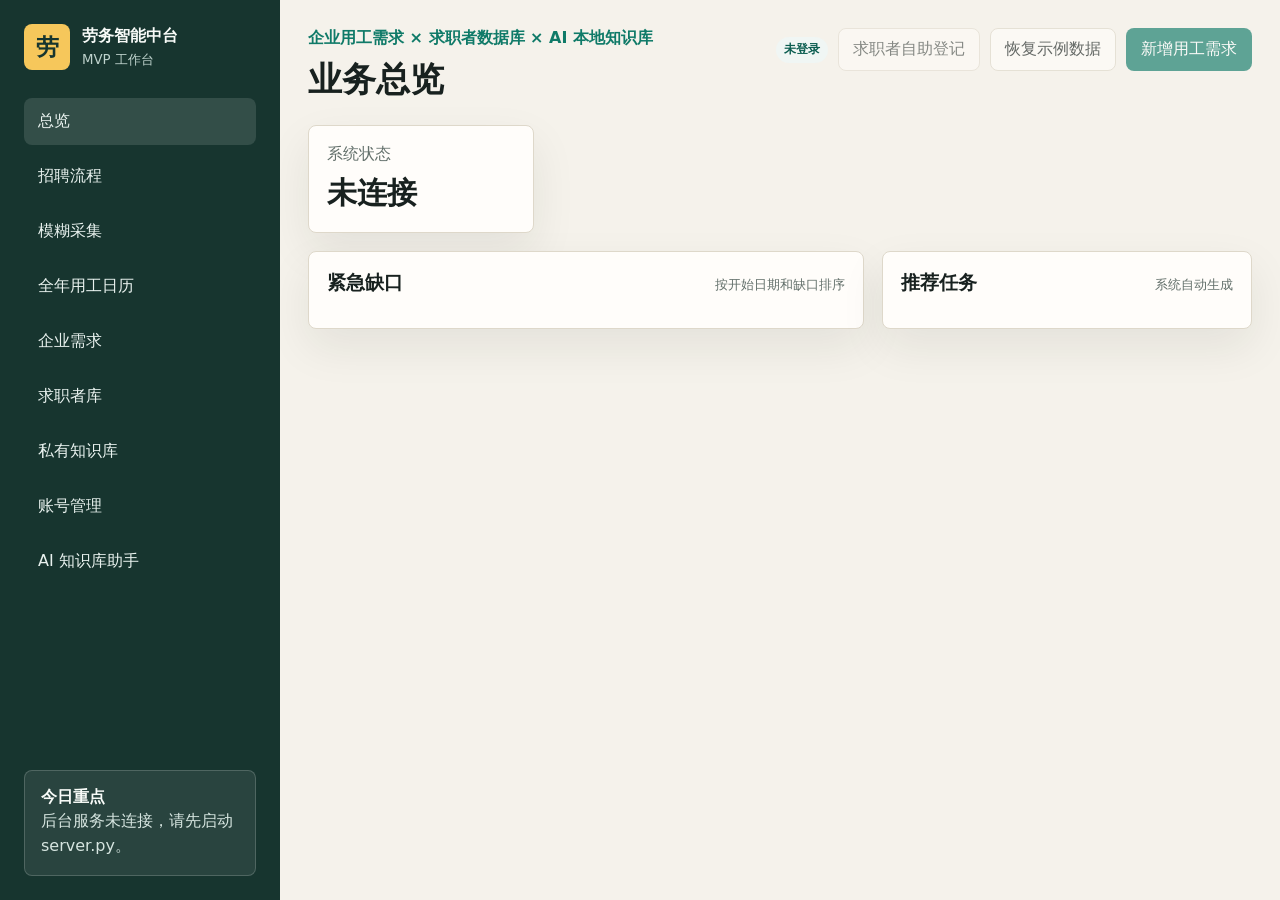
==== index.html @ eb9ddb02 "feat: 分配弹窗改为搜索+按企业分组+即时分配，Toast提示替代alert" ====
<!doctype html>
<html lang="zh-CN">
<head>
  <meta charset="utf-8">
  <meta name="viewport" content="width=device-width, initial-scale=1">
  <title>劳务中介智能客户服务系统 MVP</title>
  <link rel="stylesheet" href="styles.css">
</head>
<body>
  <aside class="sidebar">
    <div class="brand">
      <span class="brand-mark">劳</span>
      <div>
        <strong>劳务智能中台</strong>
        <small>MVP 工作台</small>
      </div>
    </div>
    <nav class="nav" aria-label="主导航">
      <button class="nav-item active" data-view="dashboard">总览</button>
      <button class="nav-item" data-view="pipeline">招聘流程</button>
      <button class="nav-item" data-view="collector">模糊采集</button>
      <button class="nav-item" data-view="calendar">全年用工日历</button>
      <button class="nav-item" data-view="demands">企业需求</button>
      <button class="nav-item" data-view="workers">求职者库</button>
      <button class="nav-item" data-view="knowledge">私有知识库</button>
      <button class="nav-item" data-view="account">账号管理</button>
      <button class="nav-item" data-view="assistant">AI 知识库助手</button>
    </nav>
    <div class="side-note">
      <strong>今日重点</strong>
      <p id="sideSummary">正在整理业务数据...</p>
    </div>
  </aside>

  <main class="app">
    <header class="topbar">
      <div>
        <p class="eyebrow">企业用工需求 × 求职者数据库 × AI 本地知识库</p>
        <h1 id="pageTitle">业务总览</h1>
      </div>
      <div class="top-actions">
        <span class="badge" id="accountBadge">未登录</span>
        <a class="ghost link-button" href="applicant.html" target="_blank">求职者自助登记</a>
        <button class="ghost" id="resetDemo" data-write>恢复示例数据</button>
        <button class="primary" data-open-modal="demandModal" data-write>新增用工需求</button>
      </div>
    </header>

    <section class="view active" id="dashboard">
      <div class="metrics" id="metrics"></div>
      <div class="layout two-col">
        <section class="panel">
          <div class="panel-head">
            <h2>紧急缺口</h2>
            <span>按开始日期和缺口排序</span>
          </div>
          <div id="urgentList" class="list"></div>
        </section>
        <section class="panel">
          <div class="panel-head">
            <h2>推荐任务</h2>
            <span>系统自动生成</span>
          </div>
          <div id="taskList" class="list"></div>
        </section>
      </div>
    </section>

    <section class="view" id="pipeline">
      <div class="toolbar split">
        <div class="top-actions">
          <label>状态筛选
            <select id="pipelineStatusFilter" onchange="loadPipelines()">
              <option value="">全部状态</option>
              <option value="assigned">已分配</option>
              <option value="contacted">已联系</option>
              <option value="interviewed">已面试</option>
              <option value="onboarded">已到岗</option>
              <option value="stationed">在岗</option>
              <option value="departed">已离职</option>
            </select>
          </label>
          <label class="toggle-view">
            <input type="checkbox" id="toggleKanban" onchange="togglePipelineView()">
            <span>看板模式</span>
          </label>
        </div>
      </div>
      <div id="pipelineList" class="pipeline-list"></div>
      <div id="pipelineKanban" class="pipeline-kanban" style="display:none">
        <div class="kanban-col" data-status="assigned">
          <div class="kanban-header" style="background:#6c757d">📋 已分配</div>
          <div class="kanban-body" id="kanban-assigned"></div>
        </div>
        <div class="kanban-col" data-status="contacted">
          <div class="kanban-header" style="background:#17a2b8">📞 已联系</div>
          <div class="kanban-body" id="kanban-contacted"></div>
        </div>
        <div class="kanban-col" data-status="interviewed">
          <div class="kanban-header" style="background:#ffc107">🤝 已面试</div>
          <div class="kanban-body" id="kanban-interviewed"></div>
        </div>
        <div class="kanban-col" data-status="onboarded">
          <div class="kanban-header" style="background:#28a745">🚶 已到岗</div>
          <div class="kanban-body" id="kanban-onboarded"></div>
        </div>
        <div class="kanban-col" data-status="stationed">
          <div class="kanban-header" style="background:#007bff">💼 在岗</div>
          <div class="kanban-body" id="kanban-stationed"></div>
        </div>
        <div class="kanban-col" data-status="departed">
          <div class="kanban-header" style="background:#dc3545">👋 已离职</div>
          <div class="kanban-body" id="kanban-departed"></div>
        </div>
      </div>
    </section>

    <section class="view" id="collector">
      <div class="layout two-col">
        <section class="panel">
          <div class="panel-head">
            <h2>模糊输入采集</h2>
            <span>粘贴微信文字或上传文本文件</span>
          </div>
          <div class="collector-tabs">
            <button type="button" class="collector-tab active" data-fuzzy-kind="demand">企业用工信息</button>
            <button type="button" class="collector-tab" data-fuzzy-kind="worker">求职者信息</button>
          </div>
          <div class="collector-form">
            <label>上传文件
              <input id="fuzzyFile" type="file" accept=".xlsx,.docx,.csv,.txt,.md,.json">
            </label>
            <label>整段文字
              <textarea id="fuzzyText" placeholder="把企业招聘简章、求职者自述、微信群消息整段粘贴到这里"></textarea>
            </label>
            <div class="public-actions">
              <button type="button" class="ghost" id="clearFuzzy">清空</button>
              <button type="button" class="primary" id="parseFuzzy">自动识别</button>
            </div>
            <div class="success-box" id="fuzzyStatus"></div>
          </div>
        </section>
        <section class="panel">
          <div class="panel-head">
            <h2>识别说明</h2>
            <span>第一阶段规则识别</span>
          </div>
          <div class="knowledge-block">
            <strong>可识别内容</strong>
            企业板块可识别企业名称、岗位、薪资、年龄、人数等；求职者板块可识别姓名、电话、年龄、地区、期望岗位、到岗时间等。
          </div>
          <div class="knowledge-block">
            <strong>导入后沉淀</strong>
            企业需求会进入全年日历和岗位知识库；求职者信息会进入人才库和求职者画像知识库。
          </div>
        </section>
      </div>
      <section class="panel collector-results">
        <div class="panel-head">
          <h2>待确认结果</h2>
          <span id="fuzzyCount">暂无识别结果</span>
        </div>
        <div id="fuzzyResults" class="list"></div>
        <div class="public-actions">
          <button type="button" class="primary" id="importFuzzy" data-write>确认导入企业需求</button>
        </div>
      </section>
    </section>

    <section class="view" id="calendar">
      <div class="toolbar">
        <label>
          年份
          <select id="yearSelect"></select>
        </label>
        <label>
          企业
          <select id="companyFilter"></select>
        </label>
        <label>
          用工类型
          <select id="typeFilter">
            <option value="all">全部</option>
            <option value="长期工">长期工</option>
            <option value="短期工">短期工</option>
            <option value="日结工">日结工</option>
            <option value="季节工">季节工</option>
          </select>
        </label>
      </div>
      <div class="calendar-grid" id="calendarGrid"></div>
    </section>

    <section class="view" id="demands">
      <div class="toolbar split">
        <input id="demandSearch" type="search" placeholder="搜索企业、岗位、地点">
        <button class="primary" data-open-modal="demandModal" data-write>新增用工需求</button>
      </div>
      <div class="table-wrap">
        <table>
          <thead>
            <tr>
              <th>企业</th>
              <th>岗位</th>
              <th>时间</th>
              <th>人数</th>
              <th>缺口</th>
              <th>薪资</th>
              <th>状态</th>
              <th>推荐</th>
              <th>操作</th>
            </tr>
          </thead>
          <tbody id="demandTable"></tbody>
        </table>
      </div>
    </section>

    <section class="view" id="workers">
      <div class="toolbar split">
        <input id="workerSearch" type="search" placeholder="搜索姓名、标签、地区">
        <button class="primary" data-open-modal="workerModal" data-write>新增求职者</button>
      </div>
      <div class="worker-grid" id="workerGrid"></div>
    </section>

    <section class="view" id="knowledge">
      <div class="toolbar split">
        <input id="knowledgeSearch" type="search" placeholder="搜索企业规则、岗位、求职者画像、标签">
        <div class="top-actions">
          <button class="ghost" id="newKnowledge" data-write>新增知识</button>
          <button class="ghost" id="batchEditKnowledge" data-write>批量修改</button>
          <button class="ghost" id="batchDeleteKnowledge" data-write>批量删除</button>
          <button class="ghost" id="rebuildKnowledge" data-write>重建知识库索引</button>
        </div>
      </div>
      <div class="metrics" id="knowledgeMetrics"></div>
      <div class="layout two-col">
        <section class="panel">
          <div class="panel-head">
            <h2>知识条目</h2>
            <span>由企业需求、求职者登记、业务维护自动沉淀</span>
          </div>
          <div id="knowledgeList" class="list"></div>
        </section>
        <section class="panel">
          <div class="panel-head">
            <h2>半智能洞察</h2>
            <span>不用大模型，基于规则自动生成</span>
          </div>
          <div id="insightList" class="knowledge"></div>
        </section>
      </div>
    </section>

    <section class="view" id="account">
      <div class="layout two-col">
        <section class="panel">
          <div class="panel-head">
            <h2>注册企业账号</h2>
            <span>手机号验证注册，企业专属知识库</span>
          </div>
          <form class="public-form" id="registerForm">
            <div class="form-grid">
              <label>手机号<input name="phone" type="tel" required placeholder="11位手机号" pattern="1\d{10}"></label>
              <label>验证码
                <span class="input-with-btn">
                  <input name="code" required placeholder="6位验证码" maxlength="6">
                  <button type="button" class="ghost sms-btn" id="sendRegCode">获取验证码</button>
                </span>
              </label>
              <label>设置密码<input name="password" type="password" required minlength="6" placeholder="至少6位"></label>
              <label>企业名称<input name="company" required placeholder="同一企业名称共享数据"></label>
              <label>联系人姓名<input name="name" placeholder="可留空，默认手机号"></label>
              <label>账号角色<select name="role"><option value="owner">老板/管理员</option><option value="sales">业务员</option><option value="dispatcher">调度员</option><option value="service">客服人员</option></select></label>
            </div>
            <button class="primary" type="submit">注册并登录</button>
          </form>
        </section>
        <section class="panel">
          <div class="panel-head">
            <h2>登录</h2>
            <span id="accountStatus">当前未登录</span>
          </div>
          <form class="public-form" id="loginForm">
            <div class="login-tabs">
              <button type="button" class="login-tab active" data-login-mode="phone">手机号登录</button>
              <button type="button" class="login-tab" data-login-mode="legacy">账号+企业登录</button>
            </div>
            <div class="login-fields-phone">
              <label>手机号<input name="phone" type="tel" placeholder="手机号" pattern="1\d{10}"></label>
            </div>
            <div class="login-fields-legacy" style="display:none">
              <label>账号名称<input name="name" placeholder="注册时的账号名"></label>
              <label>企业名称<input name="company" placeholder="注册时的企业名称"></label>
            </div>
            <label>密码<input name="password" type="password" required></label>
            <div class="public-actions">
              <button class="ghost" type="button" id="logoutAccount">退出登录</button>
              <button class="ghost" type="button" id="showResetPwd">忘记密码</button>
              <button class="primary" type="submit">登录</button>
            </div>
            <p class="hint">旧版用户仍可使用 账号+企业名称 登录</p>
            <div class="success-box" id="accountMessage"></div>
          </form>
        </section>
      </div>
      <div class="layout two-col" id="profilePanel" style="display:none">
        <section class="panel">
          <div class="panel-head">
            <h2>个人资料</h2>
            <span>修改昵称、手机号</span>
          </div>
          <form class="public-form" id="profileForm">
            <label>联系人姓名<input name="name" placeholder="你的姓名/昵称"></label>
            <label>手机号<input name="phone" type="tel" placeholder="11位手机号" pattern="1\d{10}"></label>
            <button class="primary" type="submit">保存资料</button>
            <div class="success-box" id="profileMessage"></div>
          </form>
        </section>
        <section class="panel">
          <div class="panel-head">
            <h2>修改密码</h2>
            <span>定期更换保障安全</span>
          </div>
          <form class="public-form" id="changePwdForm">
            <label>原密码<input name="oldPassword" type="password" required></label>
            <label>新密码<input name="newPassword" type="password" required minlength="6"></label>
            <button class="primary" type="submit">修改密码</button>
            <div class="success-box" id="changePwdMessage"></div>
          </form>
        </section>
      </div>
    </section>

    <section class="view" id="assistant">
      <div class="assistant-layout">
        <section class="panel chat-panel">
          <div class="panel-head">
            <h2>AI 本地知识库助手</h2>
            <span>原型版：基于本地业务数据回答</span>
          </div>
          <div class="quick-prompts">
            <button data-question="下个月有哪些企业缺短期工？">下个月短期工</button>
            <button data-question="哪些岗位适合暑假工？">暑假工岗位</button>
            <button data-question="哪些求职者适合夜班岗位？">夜班人选</button>
            <button data-question="帮我生成一段招聘文案">招聘文案</button>
          </div>
          <div class="chat-log" id="chatLog"></div>
          <form class="chat-form" id="chatForm">
            <input id="chatInput" autocomplete="off" placeholder="例如：张三适合推荐到哪个企业？">
            <button class="primary" type="submit">询问</button>
          </form>
        </section>
        <section class="panel">
          <div class="panel-head">
            <h2>知识库摘要</h2>
            <span>自动从业务数据生成</span>
          </div>
          <div id="knowledgeSummary" class="knowledge"></div>
        </section>
      </div>
    </section>
  </main>

  <dialog id="demandModal">
    <form method="dialog" class="modal-card" id="demandForm">
      <header>
        <h2>新增企业用工需求</h2>
        <button type="button" data-close-modal="demandModal" class="icon-btn" aria-label="关闭">×</button>
      </header>
      <div class="form-grid" style="grid-template-columns:1fr 1fr">
        <label>企业名称<input name="company" required placeholder="如：华东电子厂"></label>
        <label>企业产品<input name="product" placeholder="如：注塑件、汽车配件"></label>
        <label>岗位名称<input name="role" required placeholder="如：包装工"></label>
        <label>需求人数<input name="headcount" type="number" min="1" required value="20"></label>
        <label>证件需要与否<input name="needId" placeholder="如：需要身份证"></label>
        <label>工作地点<input name="location" required placeholder="如：柳东"></label>
        <label>月薪<input name="salary" required placeholder="如：22元/小时"></label>
        <label>年龄要求<input name="age" placeholder="如：18-45岁"></label>
        <label>性别要求<input name="genderRequired" placeholder="男/女/不限"></label>
        <label>是否倒班<input name="hasShifts" placeholder="两班倒/三班倒"></label>
        <label>有无吃<input name="hasMeal" placeholder="包吃/工作餐/无"></label>
        <label>有无住<input name="hasDorm" placeholder="包住/提供宿舍/无"></label>
        <label>是否需要岗位经验<input name="needExperience" placeholder="是/否"></label>
        <label>用工类型<select name="type"><option>长期工</option><option>短期工</option><option>日结工</option><option>季节工</option></select></label>
        <label>开始日期<input name="start" type="date" required></label>
        <label>结束日期<input name="end" type="date"></label>
      </div>
      <label>岗位要求与其他用工要求<textarea name="notes" placeholder="夜班、住宿、体检、集合地点等"></textarea></label>
      <footer>
        <button type="button" data-close-modal="demandModal" class="ghost">取消</button>
        <button class="primary" value="default">保存需求</button>
      </footer>
    </form>
  </dialog>

  <dialog id="workerModal">
    <form method="dialog" class="modal-card" id="workerForm">
      <header>
        <h2>新增求职者</h2>
        <button type="button" data-close-modal="workerModal" class="icon-btn" aria-label="关闭">×</button>
      </header>
      <div class="form-grid" style="grid-template-columns:1fr 1fr">
        <label>姓名<input name="name" required></label>
        <label>联系方式<input name="phone" placeholder="求职者联系电话"></label>
        <label>性别<select name="gender"><option value="">未填写</option><option>男</option><option>女</option></select></label>
        <label>年龄<input name="age" type="number" min="16" max="65"></label>
        <label>学历<input name="education" placeholder="如：初中、高中、大专"></label>
        <label>报名日期<input name="registrationDate" type="date"></label>
        <label>面试日期<input name="interviewDate" type="date"></label>
        <label>希望到岗日期<input name="desiredStartDate" type="date"></label>
        <label>上份工作岗位<input name="previousJob" placeholder="如：包装工"></label>
        <label>希望工作单位<input name="desiredCompany" placeholder="如：柳东注塑厂"></label>
        <label>希望工作岗位<input name="expectedRole" placeholder="如：普工、质检"></label>
        <label>希望月薪<input name="salary" placeholder="如：6000以上"></label>
        <label>希望工作区域<input name="desiredArea" placeholder="如：柳东、阳和"></label>
        <label>是否接受倒班<select name="acceptShifts"><option value="">未确认</option><option>是</option><option>否</option></select></label>
        <label>是否接受住宿<select name="acceptDorm"><option value="">未确认</option><option>是</option><option>否</option></select></label>
        <label>是否接受社保<select name="acceptSocialInsurance"><option value="">未确认</option><option>是</option><option>否</option></select></label>
        <label>所在地区<input name="location" required></label>
        <label>可到岗时间<input name="available" required placeholder="如：现在可到岗"></label>
        <label>期望周期<select name="period"><option>长期稳定</option><option>1-3个月</option><option>7-15天</option><option>暑假工</option><option>周末兼职</option></select></label>
        <label>稳定性评分<input name="score" type="number" min="0" max="100" value="80"></label>
      </div>
      <label>其他个人希望<textarea name="otherWishes" placeholder="其他想说明的情况"></textarea></label>
      <label>技能/偏好标签<textarea name="tags" placeholder="用逗号分隔，如：电子厂经验, 接受夜班, 需要住宿"></textarea></label>
      <label>备注<textarea name="note" placeholder="例如：不接受夜班、需要住宿、可周结等"></textarea></label>
      <footer>
        <button type="button" data-close-modal="workerModal" class="ghost">取消</button>
        <button class="primary" value="default">保存求职者</button>
      </footer>
    </form>
  </dialog>

  <dialog id="knowledgeModal">
    <form method="dialog" class="modal-card" id="knowledgeForm">
      <header>
        <h2>维护知识条目</h2>
        <button type="button" data-close-modal="knowledgeModal" class="icon-btn" aria-label="关闭">×</button>
      </header>
      <input type="hidden" name="id">
      <div class="form-grid">
        <label>分类<input name="category" required placeholder="如：企业岗位规则"></label>
        <label>来源<input name="source" placeholder="如：人工维护"></label>
        <label>可信度<input name="confidence" type="number" min="1" max="100" value="80"></label>
        <label>标签<input name="tags" placeholder="逗号分隔"></label>
      </div>
      <label>标题<input name="title" required></label>
      <label>内容摘要<textarea name="summary" required></textarea></label>
      <footer>
        <button type="button" data-close-modal="knowledgeModal" class="ghost">取消</button>
        <button class="primary" value="default">保存知识</button>
      </footer>
    </form>
  </dialog>

  <dialog id="knowledgeBatchModal">
    <form method="dialog" class="modal-card" id="knowledgeBatchForm">
      <header>
        <h2>批量修改知识条目</h2>
        <button type="button" data-close-modal="knowledgeBatchModal" class="icon-btn" aria-label="关闭">×</button>
      </header>
      <div class="form-grid">
        <label>分类<input name="category" placeholder="留空则不修改"></label>
        <label>来源<input name="source" placeholder="留空则不修改"></label>
        <label>可信度<input name="confidence" type="number" min="1" max="100" placeholder="留空则不修改"></label>
        <label>标签<input name="tags" placeholder="留空则不修改"></label>
      </div>
      <footer>
        <button type="button" data-close-modal="knowledgeBatchModal" class="ghost">取消</button>
        <button class="primary" value="default">确认批量修改</button>
      </footer>
    </form>
  </dialog>

  <dialog id="resetPwdModal">
    <form method="dialog" class="modal-card" id="resetPwdForm">
      <header>
        <h2>找回密码</h2>
        <button type="button" data-close-modal="resetPwdModal" class="icon-btn" aria-label="关闭">×</button>
      </header>
      <p class="hint">通过手机号验证码重置密码</p>
      <label>手机号<input name="phone" type="tel" required placeholder="11位手机号" pattern="1\d{10}"></label>
      <label>验证码
        <span class="input-with-btn">
          <input name="code" required placeholder="6位验证码" maxlength="6">
          <button type="button" class="ghost sms-btn" id="sendResetCode">获取验证码</button>
        </span>
      </label>
      <label>新密码<input name="newPassword" type="password" required minlength="6" placeholder="至少6位"></label>
      <footer>
        <button type="button" data-close-modal="resetPwdModal" class="ghost">取消</button>
        <button class="primary" value="default">确认重置</button>
      </footer>
      <div class="success-box" id="resetPwdMessage"></div>
    </form>
  </dialog>

  <dialog id="assignModal" class="assign-modal-wide">
    <form method="dialog" class="modal-card">
      <header>
        <h2 id="assignModalTitle">分配岗位</h2>
        <button type="button" data-close-modal="assignModal" class="icon-btn" aria-label="关闭">×</button>
      </header>
      <div class="assign-body">
        <input type="hidden" id="assignWorkerId">
        <input type="hidden" id="assignDemandId">
        <div class="assign-search-wrap">
          <input id="assignSearch" type="search" placeholder="输入关键字快速过滤企业/岗位..." autofocus>
          <span class="assign-count" id="assignCount"></span>
        </div>
        <div class="assign-options" id="assignOptions">
          <!-- 动态渲染 -->
        </div>
      </div>
      <footer>
        <button type="button" data-close-modal="assignModal" class="ghost">取消</button>
      </footer>
    </form>
  </dialog>

  <script src="app.js"></script>
</body>
</html>
---- styles.css ----
:root {
  --bg: #f5f2eb;
  --surface: #fffdfa;
  --surface-2: #f0f6f4;
  --ink: #18211f;
  --muted: #63706b;
  --line: #ded8ca;
  --primary: #0f7a68;
  --primary-2: #0b5d50;
  --accent: #c7502c;
  --good: #16804f;
  --warn: #b76b12;
  --danger: #b33434;
  --shadow: 0 18px 45px rgba(24, 33, 31, .08);
}

* {
  box-sizing: border-box;
}

body {
  margin: 0;
  min-height: 100vh;
  display: grid;
  grid-template-columns: 280px 1fr;
  color: var(--ink);
  background: var(--bg);
  font-family: "Microsoft YaHei", "PingFang SC", system-ui, sans-serif;
}

button,
input,
select,
textarea {
  font: inherit;
}

button {
  cursor: pointer;
}

button:disabled {
  cursor: not-allowed;
  opacity: .65;
}

.sidebar {
  min-height: 100vh;
  padding: 24px;
  background: #17352f;
  color: #f8fbf8;
  display: flex;
  flex-direction: column;
  gap: 28px;
  position: sticky;
  top: 0;
}

.brand {
  display: flex;
  gap: 12px;
  align-items: center;
}

.brand-mark {
  width: 46px;
  height: 46px;
  border-radius: 8px;
  display: grid;
  place-items: center;
  background: #f6c75b;
  color: #17352f;
  font-weight: 800;
  font-size: 23px;
}

.brand strong,
.brand small {
  display: block;
}

.brand small {
  margin-top: 4px;
  color: #bed2cc;
}

.nav {
  display: grid;
  gap: 8px;
}

.nav-item {
  border: 0;
  border-radius: 8px;
  padding: 13px 14px;
  color: #e9f2ef;
  background: transparent;
  text-align: left;
}

.nav-item.active,
.nav-item:hover {
  background: rgba(255, 255, 255, .12);
}

.side-note {
  margin-top: auto;
  padding: 16px;
  border: 1px solid rgba(255, 255, 255, .18);
  border-radius: 8px;
  background: rgba(255, 255, 255, .08);
}

.side-note p {
  color: #d6e5e0;
  line-height: 1.6;
  margin-bottom: 0;
}

.app {
  padding: 28px;
  min-width: 0;
}

.topbar {
  display: flex;
  justify-content: space-between;
  align-items: flex-start;
  gap: 16px;
  margin-bottom: 22px;
}

.eyebrow {
  color: var(--primary);
  font-weight: 700;
  margin: 0 0 8px;
}

h1,
h2,
p {
  margin-top: 0;
}

h1 {
  margin-bottom: 0;
  font-size: 34px;
}

h2 {
  font-size: 19px;
  margin-bottom: 0;
}

.top-actions,
.toolbar,
.quick-prompts,
.chat-form,
.split {
  display: flex;
  gap: 10px;
  align-items: center;
  flex-wrap: wrap;
}

.primary,
.ghost,
.quick-prompts button,
.icon-btn {
  border: 1px solid transparent;
  border-radius: 8px;
  padding: 10px 14px;
  min-height: 42px;
}

a.link-button {
  display: inline-flex;
  align-items: center;
  text-decoration: none;
}

.primary {
  background: var(--primary);
  color: white;
}

.primary:hover {
  background: var(--primary-2);
}

.ghost,
.quick-prompts button {
  background: var(--surface);
  color: var(--ink);
  border-color: var(--line);
}

.icon-btn {
  width: 40px;
  padding: 0;
  font-size: 24px;
  background: transparent;
}

.view {
  display: none;
}

.view.active {
  display: block;
}

.metrics {
  display: grid;
  grid-template-columns: repeat(4, minmax(150px, 1fr));
  gap: 14px;
  margin-bottom: 18px;
}

.metric,
.panel,
.month-card,
.worker-card {
  background: var(--surface);
  border: 1px solid var(--line);
  border-radius: 8px;
  box-shadow: var(--shadow);
}

.metric {
  padding: 18px;
}

.metric span {
  color: var(--muted);
}

.metric strong {
  display: block;
  margin-top: 8px;
  font-size: 30px;
}

.layout.two-col,
.assistant-layout {
  display: grid;
  grid-template-columns: 1.2fr .8fr;
  gap: 18px;
}

.panel {
  padding: 18px;
}

.panel-head {
  display: flex;
  justify-content: space-between;
  gap: 12px;
  align-items: baseline;
  margin-bottom: 14px;
}

.panel-head span {
  color: var(--muted);
  font-size: 13px;
}

.list {
  display: grid;
  gap: 10px;
}

.item {
  display: grid;
  gap: 7px;
  padding: 12px;
  border: 1px solid var(--line);
  border-radius: 8px;
  background: #fff;
}

.item-top,
.item-meta {
  display: flex;
  justify-content: space-between;
  gap: 10px;
  align-items: center;
}

.check-row {
  display: inline-flex;
  align-items: center;
  gap: 8px;
  color: var(--ink);
}

.item-meta {
  color: var(--muted);
  font-size: 13px;
  flex-wrap: wrap;
}

.badge {
  display: inline-flex;
  align-items: center;
  min-height: 26px;
  padding: 3px 8px;
  border-radius: 999px;
  background: var(--surface-2);
  color: var(--primary-2);
  font-size: 12px;
  font-weight: 700;
  white-space: nowrap;
}

.badge.warn {
  background: #fff3df;
  color: var(--warn);
}

.badge.danger {
  background: #ffe9e9;
  color: var(--danger);
}

.toolbar {
  margin-bottom: 16px;
}

.toolbar label {
  color: var(--muted);
  display: grid;
  gap: 6px;
}

input,
select,
textarea {
  width: 100%;
  border: 1px solid var(--line);
  border-radius: 8px;
  background: #fff;
  padding: 10px 12px;
  color: var(--ink);
}

textarea {
  min-height: 92px;
  resize: vertical;
}

.split {
  justify-content: space-between;
}

.split input {
  max-width: 420px;
}

.calendar-grid {
  display: grid;
  grid-template-columns: repeat(4, minmax(220px, 1fr));
  gap: 14px;
}

.month-card {
  padding: 14px;
  min-height: 185px;
}

.month-title {
  display: flex;
  justify-content: space-between;
  color: var(--primary-2);
  font-weight: 800;
  margin-bottom: 10px;
}

.mini-demand {
  border-left: 4px solid var(--primary);
  padding: 8px 8px 8px 10px;
  background: #f7faf8;
  border-radius: 6px;
  margin-bottom: 8px;
}

.mini-demand strong,
.mini-demand span {
  display: block;
}

.mini-demand span {
  color: var(--muted);
  font-size: 12px;
  margin-top: 4px;
}

.table-wrap {
  overflow: auto;
  background: var(--surface);
  border: 1px solid var(--line);
  border-radius: 8px;
  box-shadow: var(--shadow);
}

table {
  width: 100%;
  border-collapse: collapse;
  min-width: 880px;
}

th,
td {
  padding: 14px 12px;
  border-bottom: 1px solid var(--line);
  text-align: left;
  vertical-align: top;
}

th {
  background: #f2eee3;
  color: #4d5b56;
  font-size: 13px;
}

tr:last-child td {
  border-bottom: 0;
}

.worker-grid {
  display: grid;
  grid-template-columns: repeat(3, minmax(220px, 1fr));
  gap: 14px;
}

.worker-card {
  padding: 16px;
}

.worker-card h3 {
  margin: 0 0 8px;
}

.tags {
  display: flex;
  flex-wrap: wrap;
  gap: 6px;
  margin-top: 12px;
}

.chat-panel {
  min-height: 610px;
  display: flex;
  flex-direction: column;
}

.chat-log {
  flex: 1;
  min-height: 330px;
  display: grid;
  align-content: start;
  gap: 12px;
  padding: 12px;
  border: 1px solid var(--line);
  border-radius: 8px;
  background: #fbf8ef;
  overflow: auto;
}

.bubble {
  max-width: 86%;
  padding: 12px;
  border-radius: 8px;
  background: #fff;
  white-space: pre-wrap;
  line-height: 1.65;
}

.bubble.user {
  justify-self: end;
  background: #dff1ec;
}

.chat-form {
  margin-top: 12px;
}

.chat-form input {
  flex: 1;
}

.knowledge {
  display: grid;
  gap: 12px;
}

.collector-form {
  display: grid;
  gap: 14px;
}

.collector-tabs {
  display: flex;
  gap: 8px;
  margin-bottom: 14px;
}

.collector-tab {
  border: 1px solid var(--line);
  border-radius: 8px;
  background: var(--surface);
  padding: 10px 14px;
}

.collector-tab.active {
  background: var(--primary);
  color: #fff;
  border-color: var(--primary);
}

.collector-form label {
  display: grid;
  gap: 8px;
  color: var(--muted);
}

.collector-form textarea {
  min-height: 260px;
}

.collector-results {
  margin-top: 18px;
}

.fuzzy-card {
  display: grid;
  gap: 12px;
}

.fuzzy-card .form-grid {
  margin: 0;
}

.knowledge-block {
  padding: 12px;
  border: 1px solid var(--line);
  border-radius: 8px;
  background: #fff;
}

.knowledge-block strong {
  display: block;
  margin-bottom: 8px;
}

dialog {
  border: 0;
  padding: 0;
  background: transparent;
}

dialog::backdrop {
  background: rgba(20, 29, 27, .45);
}

.modal-card {
  width: min(760px, calc(100vw - 24px));
  padding: 20px;
  background: var(--surface);
  border-radius: 8px;
  box-shadow: 0 24px 80px rgba(0, 0, 0, .28);
}

.public-page {
  display: block;
  min-height: 100vh;
  background: linear-gradient(180deg, #f4f8f5 0%, #f5f2eb 100%);
}

.public-shell {
  width: min(980px, calc(100vw - 32px));
  margin: 0 auto;
  padding: 36px 0 48px;
}

.public-hero {
  display: grid;
  grid-template-columns: 1.1fr .9fr;
  gap: 28px;
  align-items: end;
  margin-bottom: 22px;
}

.public-hero h1 {
  font-size: 36px;
  margin-bottom: 10px;
}

.public-hero p {
  color: var(--muted);
  line-height: 1.7;
  margin-bottom: 0;
}

.public-card {
  background: var(--surface);
  border: 1px solid var(--line);
  border-radius: 8px;
  box-shadow: var(--shadow);
  padding: 22px;
}

.public-form {
  display: grid;
  gap: 18px;
}

.public-form label {
  display: grid;
  gap: 7px;
  color: var(--muted);
}

.public-actions {
  display: flex;
  gap: 12px;
  align-items: center;
  justify-content: flex-end;
}

.success-box {
  display: none;
  padding: 16px;
  border-radius: 8px;
  background: #e5f5ec;
  color: #0d5b38;
  line-height: 1.7;
}

.success-box.show {
  display: block;
}

.modal-card header,
.modal-card footer {
  display: flex;
  justify-content: space-between;
  align-items: center;
  gap: 12px;
}

.modal-card footer {
  justify-content: flex-end;
  margin-top: 18px;
}

.form-grid {
  display: grid;
  grid-template-columns: repeat(2, 1fr);
  gap: 12px;
  margin: 16px 0;
}

.form-grid label,
.modal-card > label {
  display: grid;
  gap: 6px;
  color: var(--muted);
}

@media (max-width: 1100px) {
  body {
    grid-template-columns: 1fr;
  }

  .sidebar {
    min-height: auto;
    position: static;
  }

  .nav {
    grid-template-columns: repeat(5, minmax(120px, 1fr));
    overflow: auto;
  }

  .metrics,
  .calendar-grid,
  .worker-grid,
  .layout.two-col,
  .assistant-layout {
    grid-template-columns: repeat(2, minmax(0, 1fr));
  }
}

@media (max-width: 720px) {
  .app,
  .sidebar {
    padding: 18px;
  }

  .topbar,
  .public-hero,
  .layout.two-col,
  .assistant-layout,
  .metrics,
  .calendar-grid,
  .worker-grid,
  .form-grid {
    grid-template-columns: 1fr;
    display: grid;
  }

  .top-actions,
  .split,
  .chat-form {
    align-items: stretch;
  }

  h1 {
    font-size: 27px;
  }
}

/* ── 账号管理 ──────────────────────────────────── */
.input-with-btn {
  display: flex;
  gap: 8px;
}
.input-with-btn input {
  flex: 1;
}
.input-with-btn .sms-btn {
  white-space: nowrap;
  flex-shrink: 0;
}
.hint {
  font-size: 12px;
  color: var(--text-muted);
  margin: 4px 0;
}
.checkbox-label {
  display: flex;
  align-items: center;
  gap: 6px;
  font-size: 13px;
  cursor: pointer;
}
.checkbox-label input[type="checkbox"] {
  width: auto;
}
.checkbox-label a {
  color: var(--primary);
  text-decoration: underline;
}

/* ── 登录模式切换 ────────────────────────────────── */
.login-tabs {
  display: flex;
  gap: 0;
  margin-bottom: 12px;
  border-radius: 6px;
  overflow: hidden;
  border: 1px solid var(--line);
}
.login-tab {
  flex: 1;
  padding: 6px 12px;
  border: none;
  background: var(--surface);
  cursor: pointer;
  font-size: 13px;
  color: var(--muted);
  transition: all .15s;
}
.login-tab.active {
  background: var(--primary);
  color: #fff;
}
.login-tab:not(.active):hover {
  background: var(--surface-2);
}
.login-fields-legacy label,
.login-fields-phone label {
  font-size: 13px;
  color: var(--muted);
  margin-bottom: 4px;
}
.login-fields-legacy input,
.login-fields-phone input {
  width: 100%;
}

/* ── 招聘流程 / Pipeline ─────────────────────────── */
.pipeline-list table {
  width: 100%;
  border-collapse: collapse;
  font-size: 13px;
}
.pipeline-list th {
  text-align: left;
  padding: 10px 8px;
  border-bottom: 2px solid var(--line);
  font-weight: 600;
  color: var(--muted);
  white-space: nowrap;
}
.pipeline-list td {
  padding: 8px;
  border-bottom: 1px solid var(--line);
  vertical-align: middle;
}
.pipeline-list tr:hover {
  background: var(--surface-2);
}

.status-badge {
  display: inline-block;
  padding: 2px 10px;
  border-radius: 12px;
  font-size: 12px;
  font-weight: 600;
  color: #fff;
  white-space: nowrap;
}
.status-assigned { background: #6c757d; }
.status-contacted { background: #17a2b8; }
.status-interviewed { background: #ffc107; color: #333; }
.status-onboarded { background: #28a745; }
.status-stationed { background: #007bff; }
.status-departed { background: #dc3545; }

.pipeline-actions {
  display: flex;
  gap: 4px;
  flex-wrap: wrap;
}
.pipeline-actions .btn {
  padding: 3px 10px;
  font-size: 12px;
  border: 1px solid var(--line);
  border-radius: 4px;
  background: var(--surface);
  cursor: pointer;
  white-space: nowrap;
}
.pipeline-actions .btn:hover {
  background: var(--surface-2);
}
.pipeline-actions .btn-primary {
  background: var(--primary);
  color: #fff;
  border-color: var(--primary);
}
.pipeline-actions .btn-primary:hover {
  background: var(--primary-2);
}

/* Kanban */
.pipeline-kanban {
  display: flex;
  gap: 12px;
  overflow-x: auto;
  padding: 8px 0;
  min-height: 60vh;
}
.kanban-col {
  flex: 1;
  min-width: 200px;
  max-width: 280px;
  background: var(--surface-2);
  border-radius: 8px;
  display: flex;
  flex-direction: column;
  max-height: calc(100vh - 180px);
}
.kanban-header {
  padding: 8px 12px;
  font-weight: 600;
  font-size: 14px;
  border-radius: 8px 8px 0 0;
  color: #fff;
  flex-shrink: 0;
}
.kanban-body {
  padding: 8px;
  overflow-y: auto;
  flex: 1;
}
.kanban-card {
  background: var(--surface);
  border-radius: 6px;
  padding: 10px;
  margin-bottom: 8px;
  box-shadow: 0 1px 3px rgba(0,0,0,.08);
  font-size: 13px;
  cursor: default;
}
.kanban-card:hover {
  box-shadow: 0 2px 8px rgba(0,0,0,.12);
}
.kanban-card .worker-name {
  font-weight: 600;
  font-size: 14px;
}
.kanban-card .demand-info {
  color: var(--muted);
  font-size: 12px;
  margin: 4px 0;
}
.kanban-card .kanban-actions {
  display: flex;
  gap: 4px;
  margin-top: 6px;
  flex-wrap: wrap;
}
.kanban-card .kanban-actions .btn {
  padding: 2px 8px;
  font-size: 11px;
  cursor: pointer;
  border: 1px solid var(--line);
  border-radius: 3px;
  background: var(--surface);
}
.kanban-card .kanban-actions .btn:hover {
  background: var(--surface-2);
}

.toggle-view {
  display: flex;
  align-items: center;
  gap: 6px;
  font-size: 13px;
  cursor: pointer;
  margin-left: 12px;
}
.toggle-view input[type="checkbox"] {
  width: auto;
  cursor: pointer;
}

/* ── 分配弹窗（搜索+即时分配）────────────────────── */
.assign-modal-wide .modal-card {
  width: 520px;
  max-width: 90vw;
}
.assign-body {
  padding: 0 20px;
  max-height: 60vh;
  overflow-y: auto;
}
.assign-search-wrap {
  display: flex;
  align-items: center;
  gap: 8px;
  margin-bottom: 10px;
  position: sticky;
  top: 0;
  background: var(--surface);
  padding: 8px 0;
  z-index: 1;
}
.assign-search-wrap input {
  flex: 1;
  padding: 8px 12px;
  border: 1px solid var(--line);
  border-radius: 6px;
  font-size: 14px;
  background: var(--bg);
}
.assign-search-wrap input:focus {
  outline: none;
  border-color: var(--primary);
  box-shadow: 0 0 0 2px rgba(15,122,104,.15);
}
.assign-count {
  font-size: 12px;
  color: var(--muted);
  white-space: nowrap;
}
.assign-group {
  margin-bottom: 12px;
}
.assign-group-title {
  font-weight: 600;
  font-size: 13px;
  color: var(--primary);
  padding: 4px 0 6px;
  border-bottom: 1px solid var(--line);
  margin-bottom: 4px;
}
.assign-item {
  display: flex;
  align-items: center;
  gap: 8px;
  padding: 8px 10px;
  border-radius: 6px;
  cursor: pointer;
  transition: background .1s;
  border-bottom: 1px solid #f0ede6;
}
.assign-item:hover {
  background: var(--primary);
  color: #fff;
}
.assign-item:hover .assign-item-meta,
.assign-item:hover .assign-item-badge,
.assign-item:hover .assign-item-tags {
  color: rgba(255,255,255,.85);
}
.assign-item-main {
  flex: 1;
  font-weight: 600;
  font-size: 14px;
  min-width: 0;
  overflow: hidden;
  text-overflow: ellipsis;
  white-space: nowrap;
}
.assign-item-meta {
  font-size: 12px;
  color: var(--muted);
  white-space: nowrap;
}
.assign-item-badge {
  font-size: 11px;
  padding: 1px 6px;
  border-radius: 3px;
  background: var(--surface-2);
  color: var(--muted);
  white-space: nowrap;
}
.assign-item-tags {
  font-size: 11px;
  color: var(--muted);
  max-width: 120px;
  overflow: hidden;
  text-overflow: ellipsis;
  white-space: nowrap;
}
.assign-empty {
  text-align: center;
  color: var(--muted);
  padding: 30px 0;
  font-size: 14px;
}

/* ── Toast 提示 ──────────────────────────────────── */
.toast-success {
  position: fixed;
  top: 20px;
  right: 20px;
  background: var(--good);
  color: #fff;
  padding: 12px 20px;
  border-radius: 8px;
  font-size: 14px;
  box-shadow: 0 4px 16px rgba(0,0,0,.15);
  z-index: 9999;
  animation: toast-in .3s ease;
}
@keyframes toast-in {
  from { transform: translateY(-20px); opacity: 0; }
  to { transform: translateY(0); opacity: 1; }
}
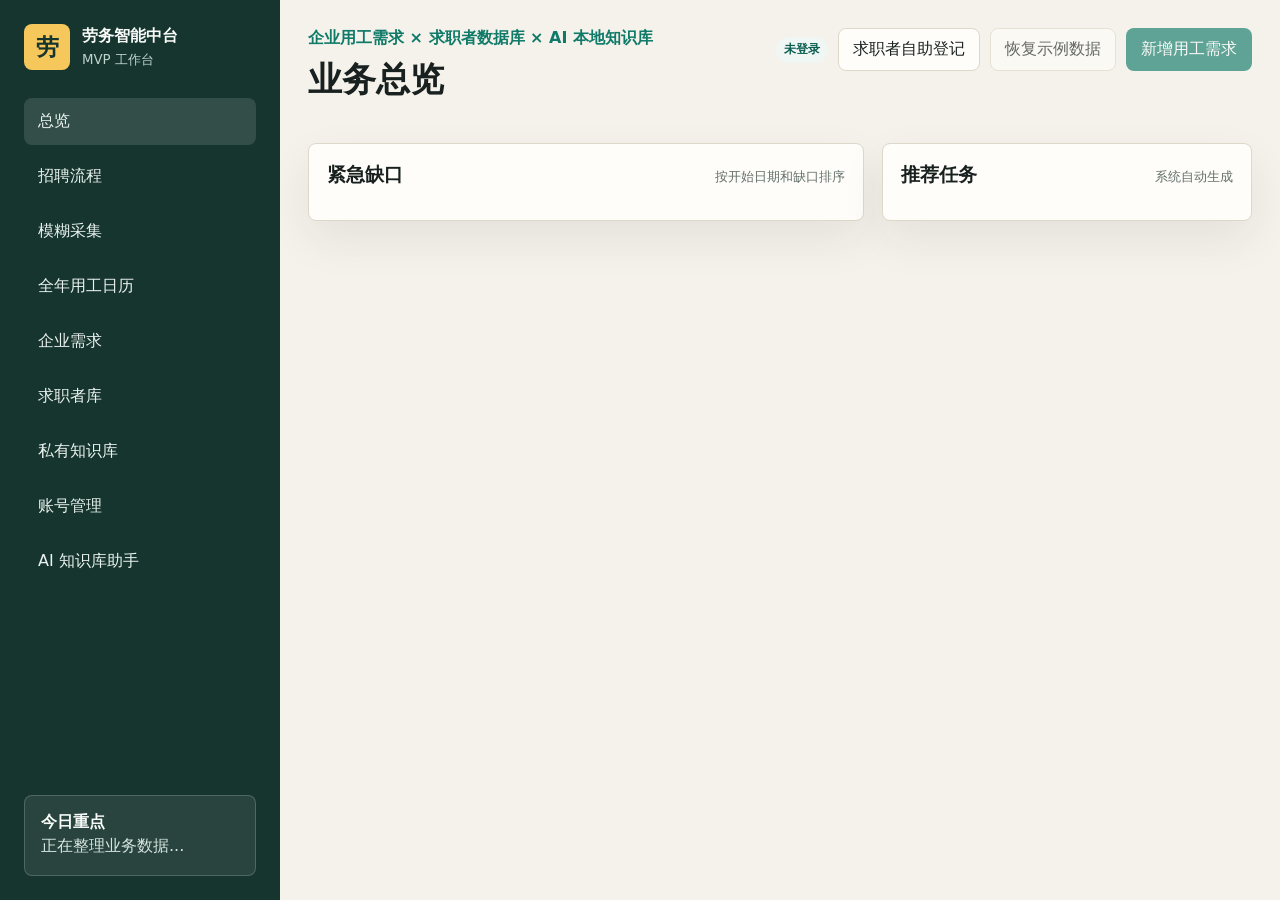
==== commit 6d3ab244: "feat: 角色权限矩阵 + 老板注册验证码 1. 权限矩阵：    - owner: 全部权限（含账号管理）    - sales: 需求/采集/分配    - dispatcher: 招聘流程推进" ====
--- a/index.html
+++ b/index.html
@@ -16,15 +16,15 @@
       </div>
     </div>
     <nav class="nav" aria-label="主导航">
-      <button class="nav-item active" data-view="dashboard">总览</button>
-      <button class="nav-item" data-view="pipeline">招聘流程</button>
-      <button class="nav-item" data-view="collector">模糊采集</button>
-      <button class="nav-item" data-view="calendar">全年用工日历</button>
-      <button class="nav-item" data-view="demands">企业需求</button>
-      <button class="nav-item" data-view="workers">求职者库</button>
-      <button class="nav-item" data-view="knowledge">私有知识库</button>
-      <button class="nav-item" data-view="account">账号管理</button>
-      <button class="nav-item" data-view="assistant">AI 知识库助手</button>
+      <button class="nav-item active" data-view="dashboard" data-role="all">总览</button>
+      <button class="nav-item" data-view="pipeline" data-role="owner,sales,dispatcher">招聘流程</button>
+      <button class="nav-item" data-view="collector" data-role="owner,sales">模糊采集</button>
+      <button class="nav-item" data-view="calendar" data-role="all">全年用工日历</button>
+      <button class="nav-item" data-view="demands" data-role="owner,sales">企业需求</button>
+      <button class="nav-item" data-view="workers" data-role="all">求职者库</button>
+      <button class="nav-item" data-view="knowledge" data-role="owner,sales,service">私有知识库</button>
+      <button class="nav-item" data-view="account" data-role="owner">账号管理</button>
+      <button class="nav-item" data-view="assistant" data-role="all">AI 知识库助手</button>
     </nav>
     <div class="side-note">
       <strong>今日重点</strong>
@@ -41,8 +41,8 @@
       <div class="top-actions">
         <span class="badge" id="accountBadge">未登录</span>
         <a class="ghost link-button" href="applicant.html" target="_blank">求职者自助登记</a>
-        <button class="ghost" id="resetDemo" data-write>恢复示例数据</button>
-        <button class="primary" data-open-modal="demandModal" data-write>新增用工需求</button>
+        <button class="ghost" id="resetDemo" data-write data-role="owner">恢复示例数据</button>
+        <button class="primary" data-open-modal="demandModal" data-write data-perm="demands.write">新增用工需求</button>
       </div>
     </header>
 
@@ -162,7 +162,7 @@
         </div>
         <div id="fuzzyResults" class="list"></div>
         <div class="public-actions">
-          <button type="button" class="primary" id="importFuzzy" data-write>确认导入企业需求</button>
+          <button type="button" class="primary" id="importFuzzy" data-write data-perm="collector.write">确认导入企业需求</button>
         </div>
       </section>
     </section>
@@ -194,7 +194,7 @@
     <section class="view" id="demands">
       <div class="toolbar split">
         <input id="demandSearch" type="search" placeholder="搜索企业、岗位、地点">
-        <button class="primary" data-open-modal="demandModal" data-write>新增用工需求</button>
+        <button class="primary" data-open-modal="demandModal" data-write data-perm="demands.write">新增用工需求</button>
       </div>
       <div class="table-wrap">
         <table>
@@ -219,7 +219,7 @@
     <section class="view" id="workers">
       <div class="toolbar split">
         <input id="workerSearch" type="search" placeholder="搜索姓名、标签、地区">
-        <button class="primary" data-open-modal="workerModal" data-write>新增求职者</button>
+        <button class="primary" data-open-modal="workerModal" data-write data-perm="workers.write">新增求职者</button>
       </div>
       <div class="worker-grid" id="workerGrid"></div>
     </section>
@@ -228,10 +228,10 @@
       <div class="toolbar split">
         <input id="knowledgeSearch" type="search" placeholder="搜索企业规则、岗位、求职者画像、标签">
         <div class="top-actions">
-          <button class="ghost" id="newKnowledge" data-write>新增知识</button>
-          <button class="ghost" id="batchEditKnowledge" data-write>批量修改</button>
-          <button class="ghost" id="batchDeleteKnowledge" data-write>批量删除</button>
-          <button class="ghost" id="rebuildKnowledge" data-write>重建知识库索引</button>
+          <button class="ghost" id="newKnowledge" data-write data-perm="knowledge.write">新增知识</button>
+          <button class="ghost" id="batchEditKnowledge" data-write data-perm="knowledge.write">批量修改</button>
+          <button class="ghost" id="batchDeleteKnowledge" data-write data-perm="knowledge.write">批量删除</button>
+          <button class="ghost" id="rebuildKnowledge" data-write data-perm="knowledge.write">重建知识库索引</button>
         </div>
       </div>
       <div class="metrics" id="knowledgeMetrics"></div>
@@ -272,7 +272,11 @@
               <label>设置密码<input name="password" type="password" required minlength="6" placeholder="至少6位"></label>
               <label>企业名称<input name="company" required placeholder="同一企业名称共享数据"></label>
               <label>联系人姓名<input name="name" placeholder="可留空，默认手机号"></label>
-              <label>账号角色<select name="role"><option value="owner">老板/管理员</option><option value="sales">业务员</option><option value="dispatcher">调度员</option><option value="service">客服人员</option></select></label>
+              <label>账号角色<select name="role" id="regRole"><option value="owner">老板/管理员</option><option value="sales" selected>业务员</option><option value="dispatcher">调度员</option><option value="service">客服人员</option></select></label>
+              <label id="ownerCodeField" style="display:none">老板验证码
+                <span style="font-size:12px;color:#868e96;display:block">需向系统管理员申请，员工注册请选择其他角色</span>
+                <input name="ownerCode" placeholder="输入管理员提供的验证码" maxlength="20">
+              </label>
             </div>
             <button class="primary" type="submit">注册并登录</button>
           </form>
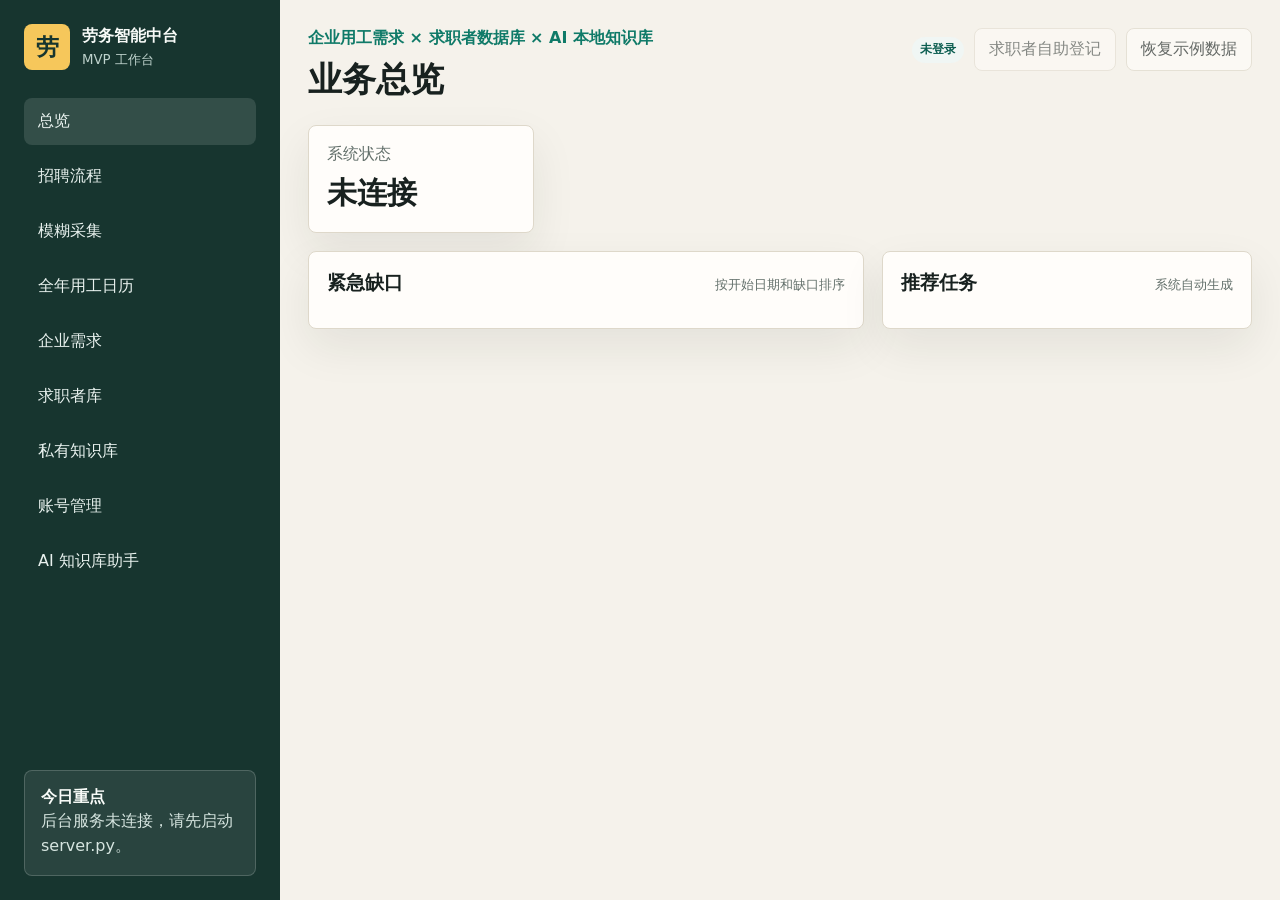
==== commit 174abca1: "chore: 角色名称更新" ====
--- a/index.html
+++ b/index.html
@@ -272,7 +272,7 @@
               <label>设置密码<input name="password" type="password" required minlength="6" placeholder="至少6位"></label>
               <label>企业名称<input name="company" required placeholder="同一企业名称共享数据"></label>
               <label>联系人姓名<input name="name" placeholder="可留空，默认手机号"></label>
-              <label>账号角色<select name="role" id="regRole"><option value="owner">老板/管理员</option><option value="sales" selected>业务员</option><option value="dispatcher">调度员</option><option value="service">客服人员</option></select></label>
+              <label>账号角色<select name="role" id="regRole"><option value="owner">老板/管理员</option><option value="sales" selected>业务运营专员</option><option value="dispatcher">招聘专员</option><option value="service">客服人员</option></select></label>
               <label id="ownerCodeField" style="display:none">老板验证码
                 <span style="font-size:12px;color:#868e96;display:block">需向系统管理员申请，员工注册请选择其他角色</span>
                 <input name="ownerCode" placeholder="输入管理员提供的验证码" maxlength="20">
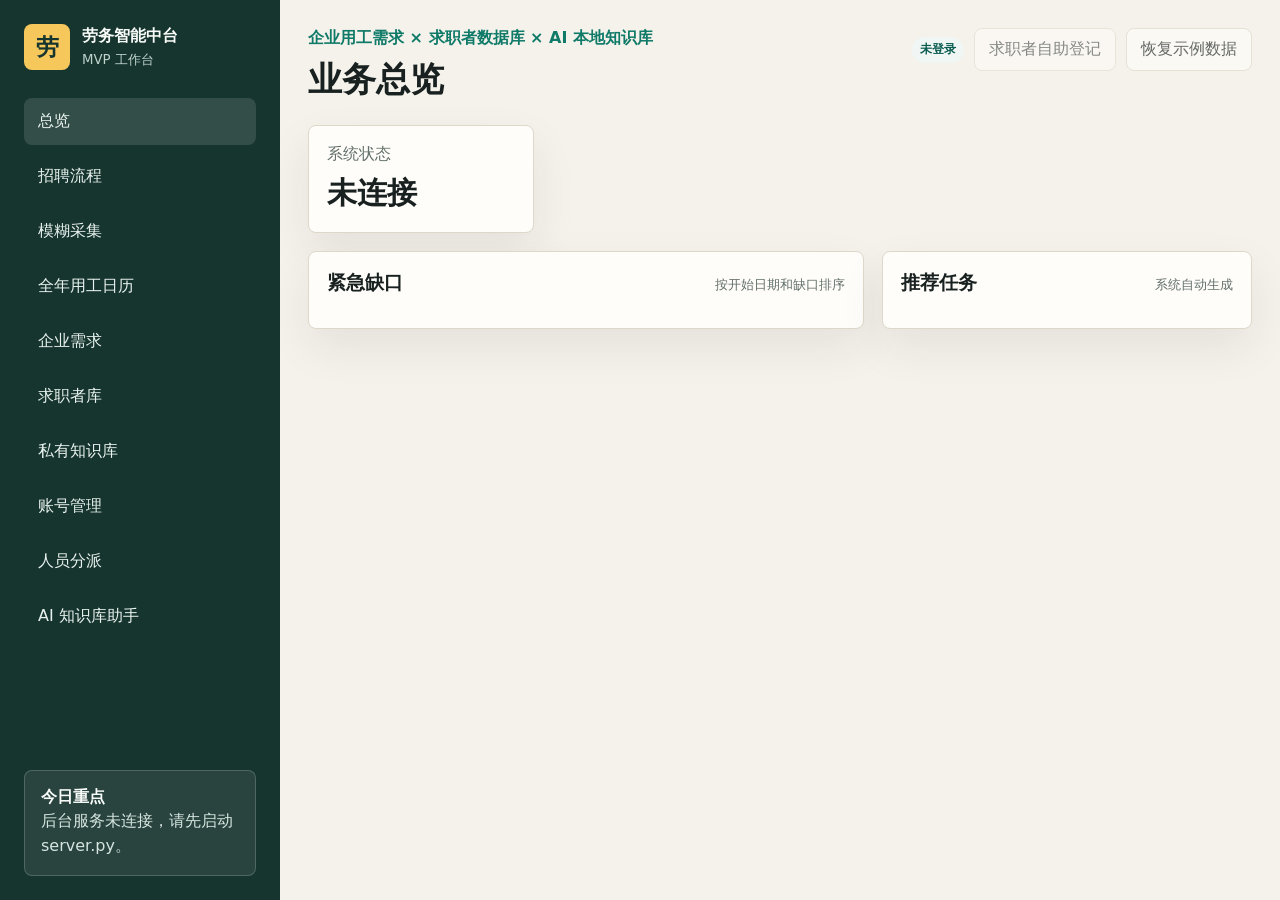
==== commit 5235f3ae: "feat: 人员分派管理 — 企业→业务运营专员/求职者→招聘专员 双向分配（含自动+手动） - 新增 assignments 表（company_key, entity_type, entity_i" ====
--- a/index.html
+++ b/index.html
@@ -24,6 +24,7 @@
       <button class="nav-item" data-view="workers" data-role="all">求职者库</button>
       <button class="nav-item" data-view="knowledge" data-role="owner,sales,service">私有知识库</button>
       <button class="nav-item" data-view="account" data-role="owner">账号管理</button>
+      <button class="nav-item" data-view="assignments" data-role="owner">人员分派</button>
       <button class="nav-item" data-view="assistant" data-role="all">AI 知识库助手</button>
     </nav>
     <div class="side-note">
@@ -337,6 +338,39 @@
       </div>
     </section>
 
+    <section class="view" id="assignments" style="--accent:#6366f1">
+      <div class="toolbar">
+        <h3 style="margin:0">人员分派管理</h3>
+      </div>
+      <div class="layout two-col">
+
+        <!-- 企业需求分派 -->
+        <section class="panel">
+          <div class="panel-head">
+            <h4>📋 企业需求 → 业务运营专员</h4>
+          </div>
+          <div class="toolbar" style="margin-bottom:8px">
+            <button class="btn btn-sm" onclick="autoAssign('demand')" id="autoAssignDemandBtn">🔄 自动分配</button>
+            <span id="assignDemandStatus" class="assign-status"></span>
+          </div>
+          <div id="assignDemandList" class="assign-list"></div>
+        </section>
+
+        <!-- 求职者分派 -->
+        <section class="panel">
+          <div class="panel-head">
+            <h4>👤 求职者 → 招聘专员</h4>
+          </div>
+          <div class="toolbar" style="margin-bottom:8px">
+            <button class="btn btn-sm" onclick="autoAssign('worker')" id="autoAssignWorkerBtn">🔄 自动分配</button>
+            <span id="assignWorkerStatus" class="assign-status"></span>
+          </div>
+          <div id="assignWorkerList" class="assign-list"></div>
+        </section>
+
+      </div>
+    </section>
+
     <section class="view" id="assistant">
       <div class="assistant-layout">
         <section class="panel chat-panel">
@@ -524,6 +558,27 @@
     </form>
   </dialog>
 
+  <!-- 服务记录时间轴对话框 -->
+  <dialog id="eventsModal" style="min-width:360px;max-width:560px;width:92vw">
+    <form method="dialog">
+      <header style="display:flex;align-items:center;justify-content:space-between;margin-bottom:12px">
+        <h2 id="eventsModalTitle" style="margin:0;font-size:16px">服务记录</h2>
+        <button type="button" data-close-modal="eventsModal" class="icon-btn" aria-label="关闭">×</button>
+      </header>
+      <input type="hidden" id="eventsModalPipelineId" value="">
+      <!-- 时间轴 -->
+      <div id="eventsTimeline" style="max-height:340px;overflow-y:auto;margin-bottom:12px"></div>
+      <!-- 手动添加备注 -->
+      <div style="display:flex;gap:8px;align-items:flex-start">
+        <textarea id="eventsNoteInput" rows="2" placeholder="添加手动备注…" style="flex:1;resize:vertical;font-size:13px;padding:6px 8px;border:1px solid var(--border,#ddd);border-radius:6px;font-family:inherit"></textarea>
+        <button type="button" class="btn btn-primary" onclick="addPipelineNote()" style="white-space:nowrap;align-self:stretch">添加备注</button>
+      </div>
+      <footer style="margin-top:12px">
+        <button type="button" data-close-modal="eventsModal" class="ghost">关闭</button>
+      </footer>
+    </form>
+  </dialog>
+
   <script src="app.js"></script>
 </body>
 </html>
--- a/styles.css
+++ b/styles.css
@@ -1062,3 +1062,35 @@
   from { transform: translateY(-20px); opacity: 0; }
   to { transform: translateY(0); opacity: 1; }
 }
+
+/* ── 服务记录时间轴 ────────────────────────────── */
+.events-list { display: flex; flex-direction: column; gap: 0; }
+.event-item {
+  display: flex; gap: 10px; align-items: flex-start;
+  padding: 8px 0; border-bottom: 1px solid var(--border, #eee);
+}
+.event-item:last-child { border-bottom: none; }
+.event-icon { font-size: 16px; flex-shrink: 0; margin-top: 1px; width: 22px; text-align: center; }
+.event-body { flex: 1; min-width: 0; }
+.event-content { font-size: 13px; color: var(--text, #333); line-height: 1.5; word-break: break-all; }
+.event-meta { font-size: 11px; color: var(--muted, #999); margin-top: 2px; }
+.assign-item-locked { pointer-events: none; }
+
+/* ── 人员分派管理 ────────────────────────────── */
+.assign-list { margin-top: 0; }
+.assign-list-inner { max-height: 60vh; overflow-y: auto; }
+.assign-row {
+  display: flex; align-items: center; gap: 8px;
+  padding: 8px 12px; border-bottom: 1px solid var(--border, #eee);
+  font-size: 13px;
+}
+.assign-row-name { flex: 1; min-width: 0; white-space: nowrap; overflow: hidden; text-overflow: ellipsis; }
+.assign-user-select { max-width: 160px; font-size: 12px; padding: 3px 6px; border: 1px solid #ccc; border-radius: 4px; }
+.assign-tag {
+  font-size: 11px; padding: 2px 8px; border-radius: 10px;
+  background: #e8eaff; color: #4338ca;
+  white-space: nowrap;
+}
+.assign-tag.muted { background: #f0f0f0; color: #999; }
+.assign-status { font-size: 12px; margin-left: 8px; }
+.assign-empty { color: var(--muted, #999); font-size: 13px; padding: 20px; text-align: center; }
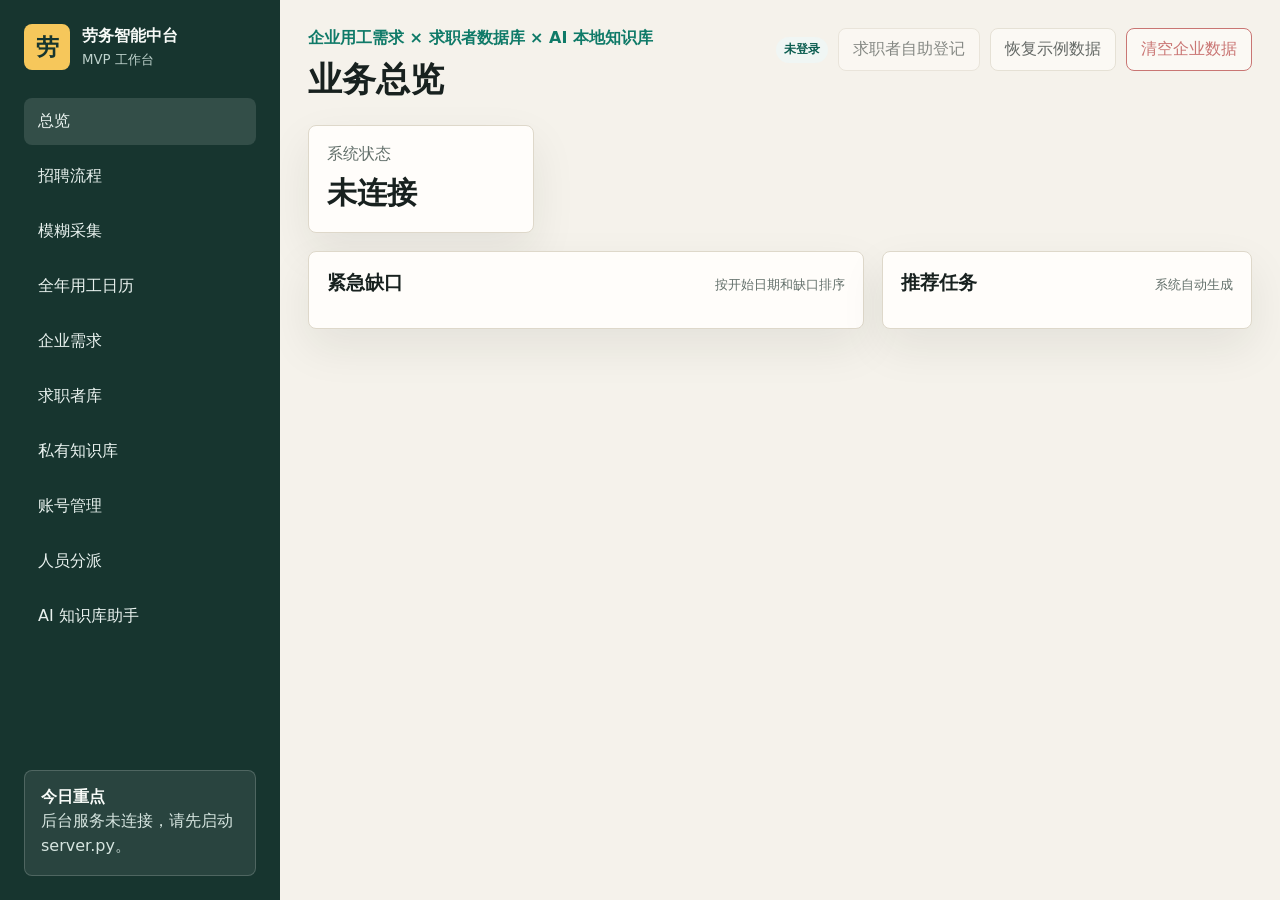
==== commit a6e39d9d: "Add clear-data endpoint + require company-name confirmation for reset and clear" ====
--- a/index.html
+++ b/index.html
@@ -43,6 +43,7 @@
         <span class="badge" id="accountBadge">未登录</span>
         <a class="ghost link-button" href="applicant.html" target="_blank">求职者自助登记</a>
         <button class="ghost" id="resetDemo" data-write data-role="owner">恢复示例数据</button>
+        <button class="ghost" id="clearTenantData" data-write data-role="owner" style="color:#b33434;border-color:#b33434">清空企业数据</button>
         <button class="primary" data-open-modal="demandModal" data-write data-perm="demands.write">新增用工需求</button>
       </div>
     </header>
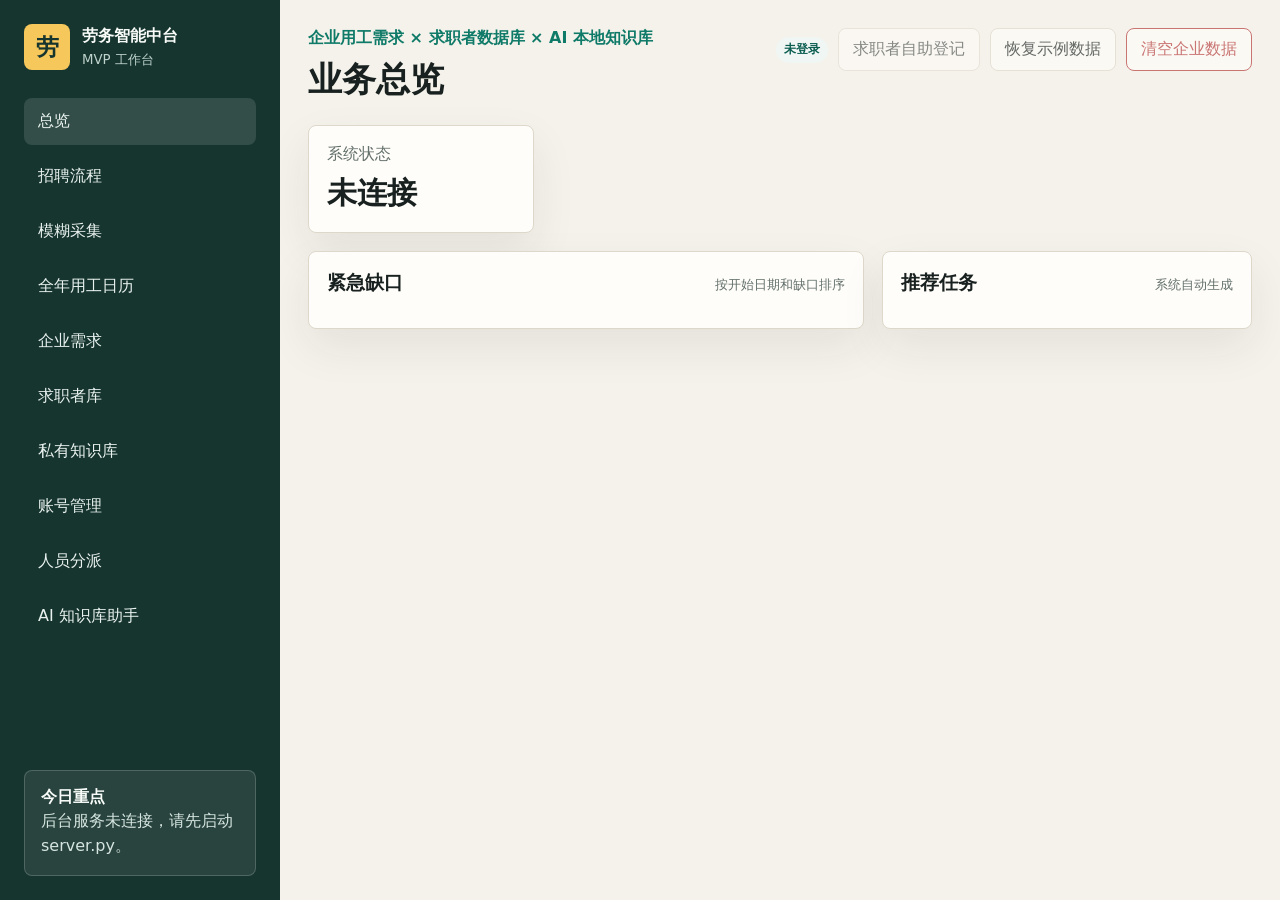
==== commit 44ec8a49: "Sprint 2: one-click recommend-other (atomic transfer) + demand close/reopen + reject assign to close" ====
--- a/index.html
+++ b/index.html
@@ -196,6 +196,7 @@
     <section class="view" id="demands">
       <div class="toolbar split">
         <input id="demandSearch" type="search" placeholder="搜索企业、岗位、地点">
+        <label style="font-size:13px;color:var(--muted);margin-left:8px"><input type="checkbox" id="demandShowClosed"> 显示已关闭</label>
         <button class="primary" data-open-modal="demandModal" data-write data-perm="demands.write">新增用工需求</button>
       </div>
       <div class="table-wrap">
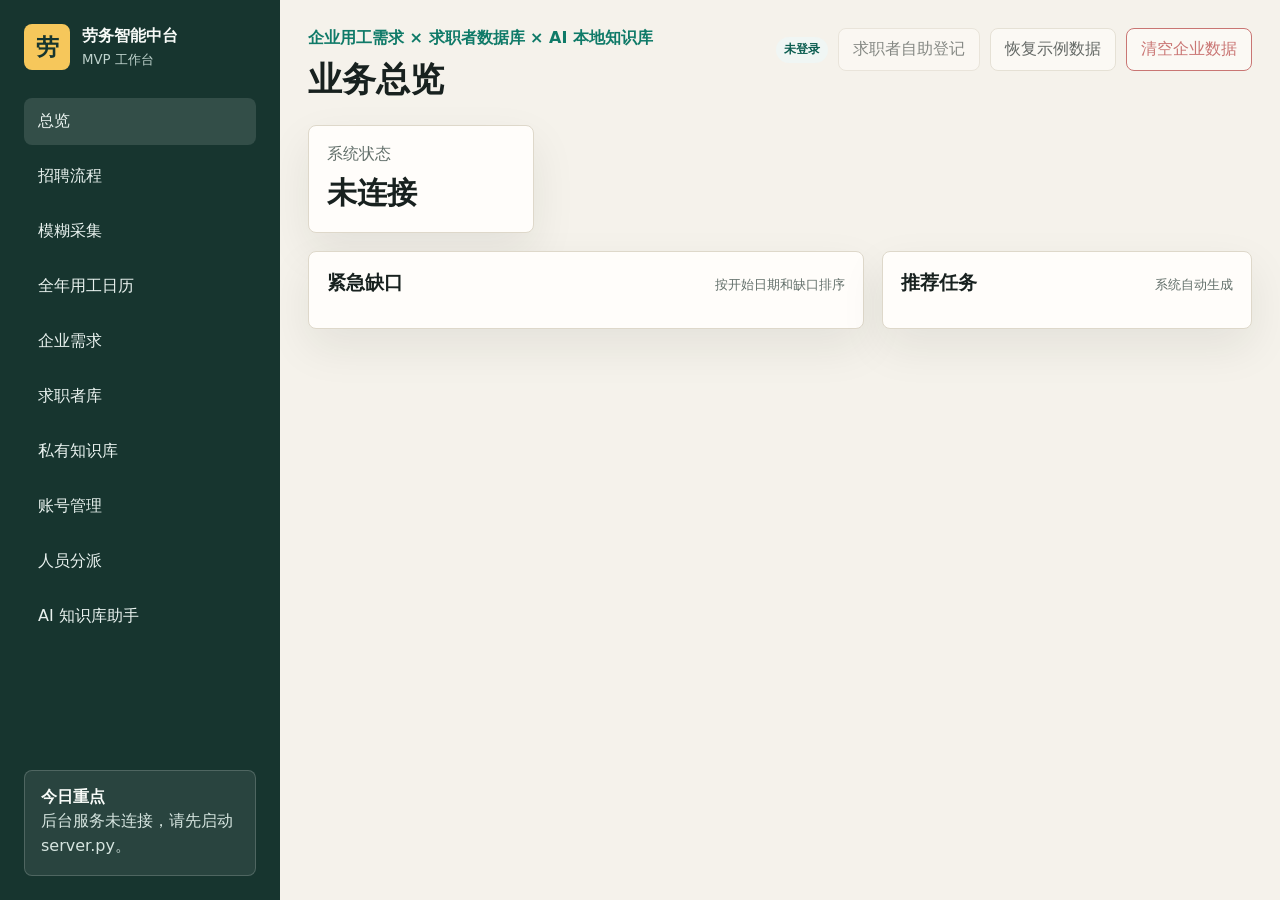
==== commit ea0c39ef: "Sprint 3: role-specific dashboard (funnel + owner team load / sales my-demands / dispatcher my-worke" ====
--- a/index.html
+++ b/index.html
@@ -50,6 +50,7 @@
 
     <section class="view active" id="dashboard">
       <div class="metrics" id="metrics"></div>
+      <div id="rolePanel"></div>
       <div class="layout two-col">
         <section class="panel">
           <div class="panel-head">
